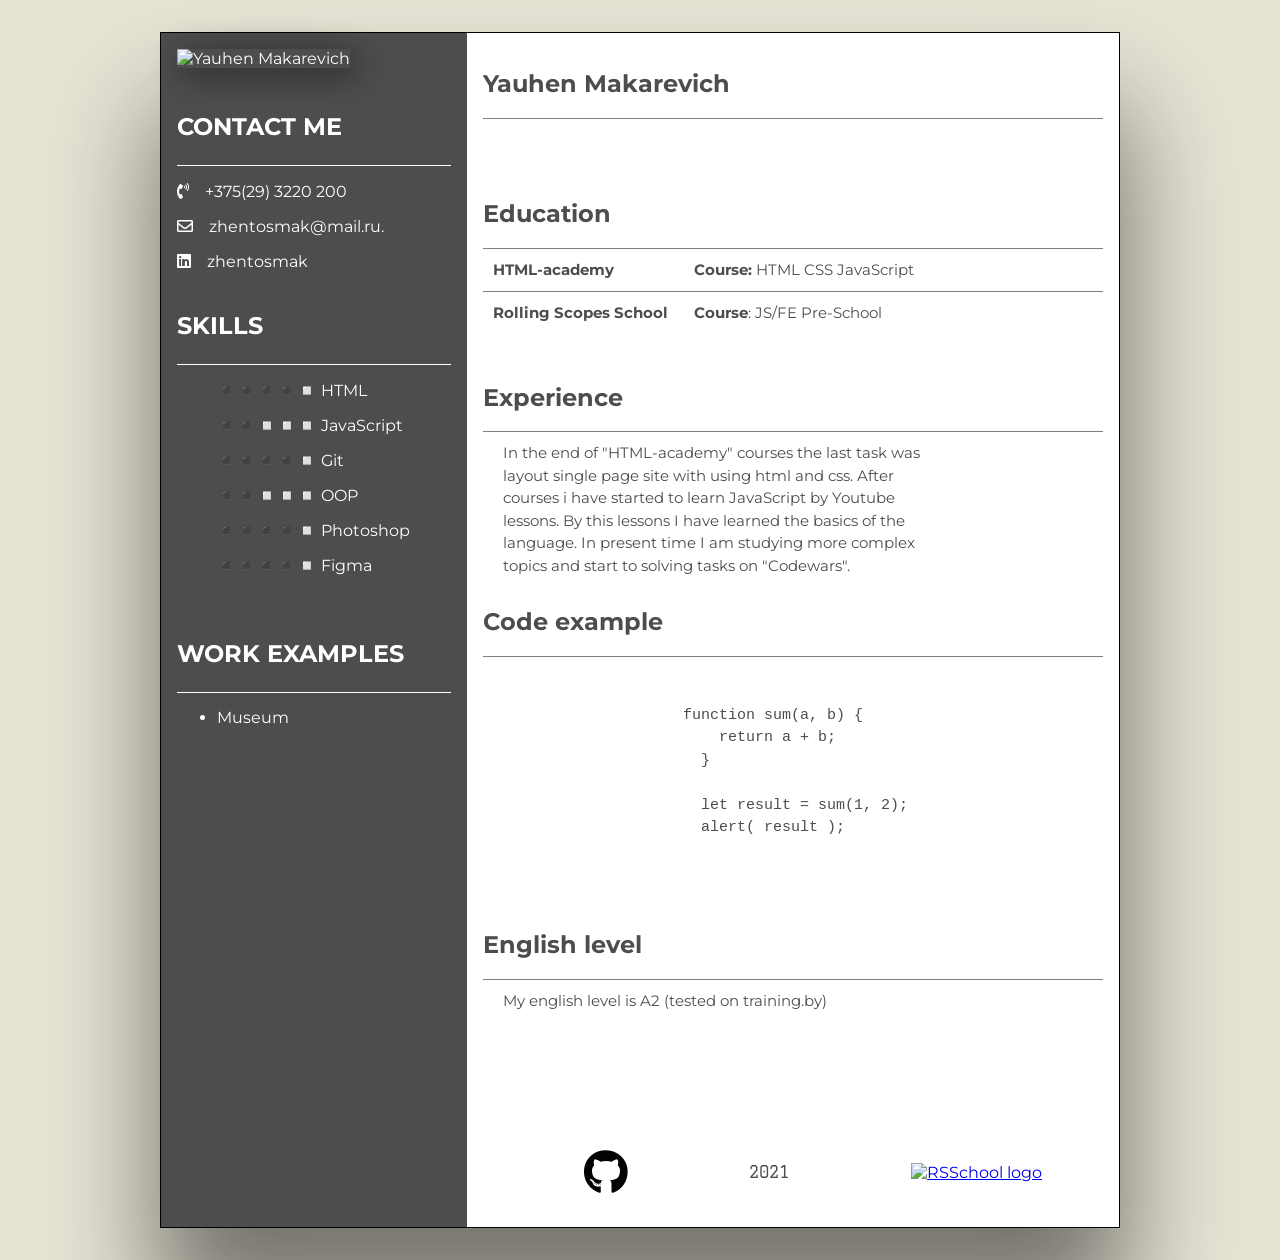
==== index.html @ f31aa003 "fix: implement correct loading data from css-style" ====
<!DOCTYPE html>
<html lang="en">
<head>
    <meta charset="UTF-8"/>
    <meta name="viewport" content="width=device-width, initial-scale=1.0"/>
    <link rel="preconnect" href="https://fonts.googleapis.com">
    <link rel="preconnect" href="https://fonts.gstatic.com" crossorigin>
    <link href="https://fonts.googleapis.com/css2?family=Graduate&display=swap" rel="stylesheet">
    <link
            rel="stylesheet"
            href="https://cdnjs.cloudflare.com/ajax/libs/normalize/8.0.1/normalize.min.css"
    />
    <link
            href="https://fonts.googleapis.com/css2?family=Montserrat:ital,wght@0,100;0,200;0,300;0,400;0,500;0,600;0,700;0,800;0,900;1,100;1,200;1,300;1,400;1,500;1,600;1,700;1,800;1,900&display=swap"
            rel="stylesheet"
    />
    <link
            rel="stylesheet"
            href="https://use.fontawesome.com/releases/v5.6.1/css/all.css"
            integrity="sha384-gfdkjb5BdAXd+lj+gudLWI+BXq4IuLW5IT+brZEZsLFm++aCMlF1V92rMkPaX4PP"
            crossorigin="anonymous"
    />
    <link rel="preconnect" href="https://fonts.gstatic.com">
    <link href="https://fonts.googleapis.com/css2?family=Oswald&display=swap" rel="stylesheet">
    <link rel="stylesheet" href="style.css">
    <title>CV</title>
</head>
<body>
<main class="cv">
    <section class="about">
        <h2 class="cosmos">About</h2>
        <header class="header">
            <figure class="photo">
                <img src="assets/cv.jpg" alt="Yauhen Makarevich"/>
            </figure>
        </header>
        <article class="contacts">
            <h3 class="contacts__text">contact me</h3>
            <div class="underlined"></div>
            <ul class="phone">
                <li class="phone__icon"><i class="fas fa-phone-volume"></i></li>
                <li class="phone_number">+375(29) 3220 200</li>
            </ul>
            <ul class="skype">
                <li class="skype__icon"><i class="far fa-envelope"></i></li>
                <li class="skype__nik">zhentosmak@mail.ru.</li>
            </ul>

            <ul class="linkedin">
                <li class="linkedIn__icon"><i class="fab fa-linkedin"></i></li>
                <li class="linkedIn__link">
                    <a id="link" href="https://linkedin.com/in/yauhen-makarevich-94087b1b8/">
                        zhentosmak
                    </a>
                </li>
            </ul>
        </article>
        <article class="skills">
            <h3 class="contacts__text">skills</h3>
            <div class="underlined"></div>
            <ul class="skills_list">
                <li> ◾◾◾◾◽  HTML</li>
                <li>◾◾◽◽◽ JavaScript</li>
                <li>◾◾◾◾◽ Git</li>
                <li>◾◾◽◽◽ OOP</li>
                <li>◾◾◾◾◽ Photoshop</li>
                <li>◾◾◾◾◽ Figma</li>
            </ul>
            <div id="work-examples">
                <h3 class="contacts__text">work examples</h3>
                <div class="underlined"></div>
                <nav class="works">
                    <ul>
                        <li>
                            <a href="https://rolling-scopes-school.github.io/zhentosmak-JSFE2021Q3/museum-dom/">Museum</a>
                        </li>
                        
                    </ul>
                </nav>
            </div>
        </article>
        <div class="rss"></div>
    </section>
    <section class="about-me">
        <h1>Yauhen Makarevich</h1>
        
        <div class="underlined-grey"></div>
        <article class="education">
            <h2>Education</h2>
            <div class="description">
                <div class="description__item1">
                    
                    <div>
                        <span class="strong">HTML-academy</span>
                    </div>
                </div>
                <div class="description__item2">
                    <span class="strong">Course:</span> HTML CSS JavaScript 
                </div>
            </div>
            <div class="description">
                <div class="description__item1">
                   
                    <div>
                        <span class="strong">Rolling Scopes School</span>
                    </div>
                </div>
                <div class="description__item2">
                    <span class="strong">Course</span>:
                    JS/FE Pre-School
                </div>
            </div>
            
        </article>
        <article class="experience">
            <h2>Experience</h2>
            <div class="description">
                <div class="description__item2">
                    
                    In the end of "HTML-academy" courses the last task was layout single page site with using html and css. After courses i have started to learn JavaScript by Youtube lessons. By this lessons I have learned the basics of the language. In present time I am studying more complex topics and start to solving tasks on "Codewars".
                </div>
            </div>
            
            
        </article>
        <article class="Code example">
            <h2>Code example</h2>
            <div class="description">
                <div class="description__item2">
            <pre>
                <code>
                    function sum(a, b) {
                        return a + b;
                      }
                      
                      let result = sum(1, 2);
                      alert( result );
                    </code>
              </pre>
            </div>
        </div>
        </article>

        <article class="english">
            <h2>English level</h2>
            <div class="description">
                <div class="description__item2">
                    
                    
                    My english level is A2 (tested on training.by)
                </div>
            </div>

        </article>
        <footer class="footer">
            <nav class="footer__nav">
                <ul class="footer__nav__list">
                    <li class="git-link">
                        <a href="https://github.com/zhentosmak"> <i class="fab fa-github"></i></a>
                    </li>

                    <li class="year">
                        <span class="year-font">2021</span>
                    </li>
                        <li class="rs_s">
                    <a href="https://rs.school/js/">
                        <img src="https://rs.school/images/rs_school_js.svg" width="116" height="43" alt="RSSchool logo">
                      </a>         
                      </li>     
                </ul>
            </nav>
        </footer>
    </section>
</main>
</body>
---- style.css ----
* {
    box-sizing: border-box;
}
body {
    max-width: 1024px;
    min-width: 600px;
    margin: 0 auto;
    font-family: 'Montserrat', sans-serif;
    padding: 2rem;
    background-color: #e6e2d4;
}
.cv {
    max-width: 1024px;
    margin: auto;
    border: black solid 1px;
    display: flex;
    -webkit-box-shadow: 1px 81px 100px 5px rgba(0,0,0,0.49);
    -moz-box-shadow: 1px 81px 100px 5px rgba(0,0,0,0.49);
    box-shadow: 1px 81px 100px 5px rgba(0,0,0,0.49);
}
.header {
    margin-bottom: 20px;
}
.photo {
    width: 100%;
    margin: 0;
}
.photo img {
    width: 100%;
    -webkit-box-shadow: 5px 6px 32px 1px rgba(0,0,0,0.49);
    -moz-box-shadow: 5px 6px 32px 1px rgba(0,0,0,0.49);
    box-shadow: 5px 6px 32px 1px rgba(0,0,0,0.49);
}
.about {
    padding: 1rem;
    width: 35%;
    color: white;
    background-color: #4d4d4d;
    display: flex;
    flex-direction: column;
    justify-content: flex-start;
    align-items: stretch;
}
.cosmos {
    position: absolute;
    margin-top: -99999999px;
}
.contacts__text {
    text-transform: uppercase;
    font-size: 24px;
}
ul.phone,
ul.skype,
ul.linkedin li {
    list-style-type: none;
}
ul.phone,
ul.skype,
ul.linkedin {
    padding: 0;
}
.skills_list {
    margin-bottom: 4rem;
    list-style-type: none;
}
.skills_list li + li {
    
    margin-top: 1rem;
    list-style-type: none;
}
.underlined {
    width: 100%;
    height: .05rem;
    margin-top: 0.5rem;
    margin-bottom: 1rem;
    background-color: white;
}
.underlined-grey {
    width: 100%;
    height: .05rem;
    margin-top: 0.5rem;
    background-color: grey;
    margin-bottom: 5rem;
}
.about-me {
    padding: 1rem;
    width: 75%;
    color: #4d4d4d;
    background-color: white;
}
.phone, .skype, .linkedin {
    display: flex;
    margin-bottom: 1rem;
}
.phone__icon {
    margin-right: 1rem;
}
.phone__number, .skype__nik, .linkedIn__link {
    margin-left: 1rem;
}
.education {
    margin-bottom: 3rem;
}
.linkedIn__elem2 {
    margin-bottom: 2rem;
}
#link {
    text-decoration: none;
    color: white;
}
#link:hover {
    color: orange;
}
.works ul li + li {
    margin-top: 0.7rem;
}
.works ul li a {
    text-decoration: none;
    color: white;
}



.description {
    padding: 10px;
    display: flex;
    font-size: 15px;
    line-height: 1.5;
    border-top: solid grey 1px;
}
.description__item1 {
    width: 35%;
}
.description__item2 {
    padding-left: 10px;
    width: 75%;
}
.referencies {
    line-height: 1.5;
}
.referencies h2 {
    margin: 0;
}
.referencies p {
    font-size: 15px;
}
.strong {
    font-weight: bold;
}
.footer__nav__list {
    margin-top: 8rem;
    display: flex;
    flex-direction: row;
    justify-content: space-around;
    align-items: center;
}
.footer__nav__list li {
    list-style-type: none;;
}
.footer__nav__list li a i.fab  {
    color: rgb(3, 2, 0);
    font-size: 45px;
}
.footer__nav__list li a i.fab:hover {
    color:rgb(226, 89, 26)
}

.year-font {
    font-family: 'Graduate', cursive};
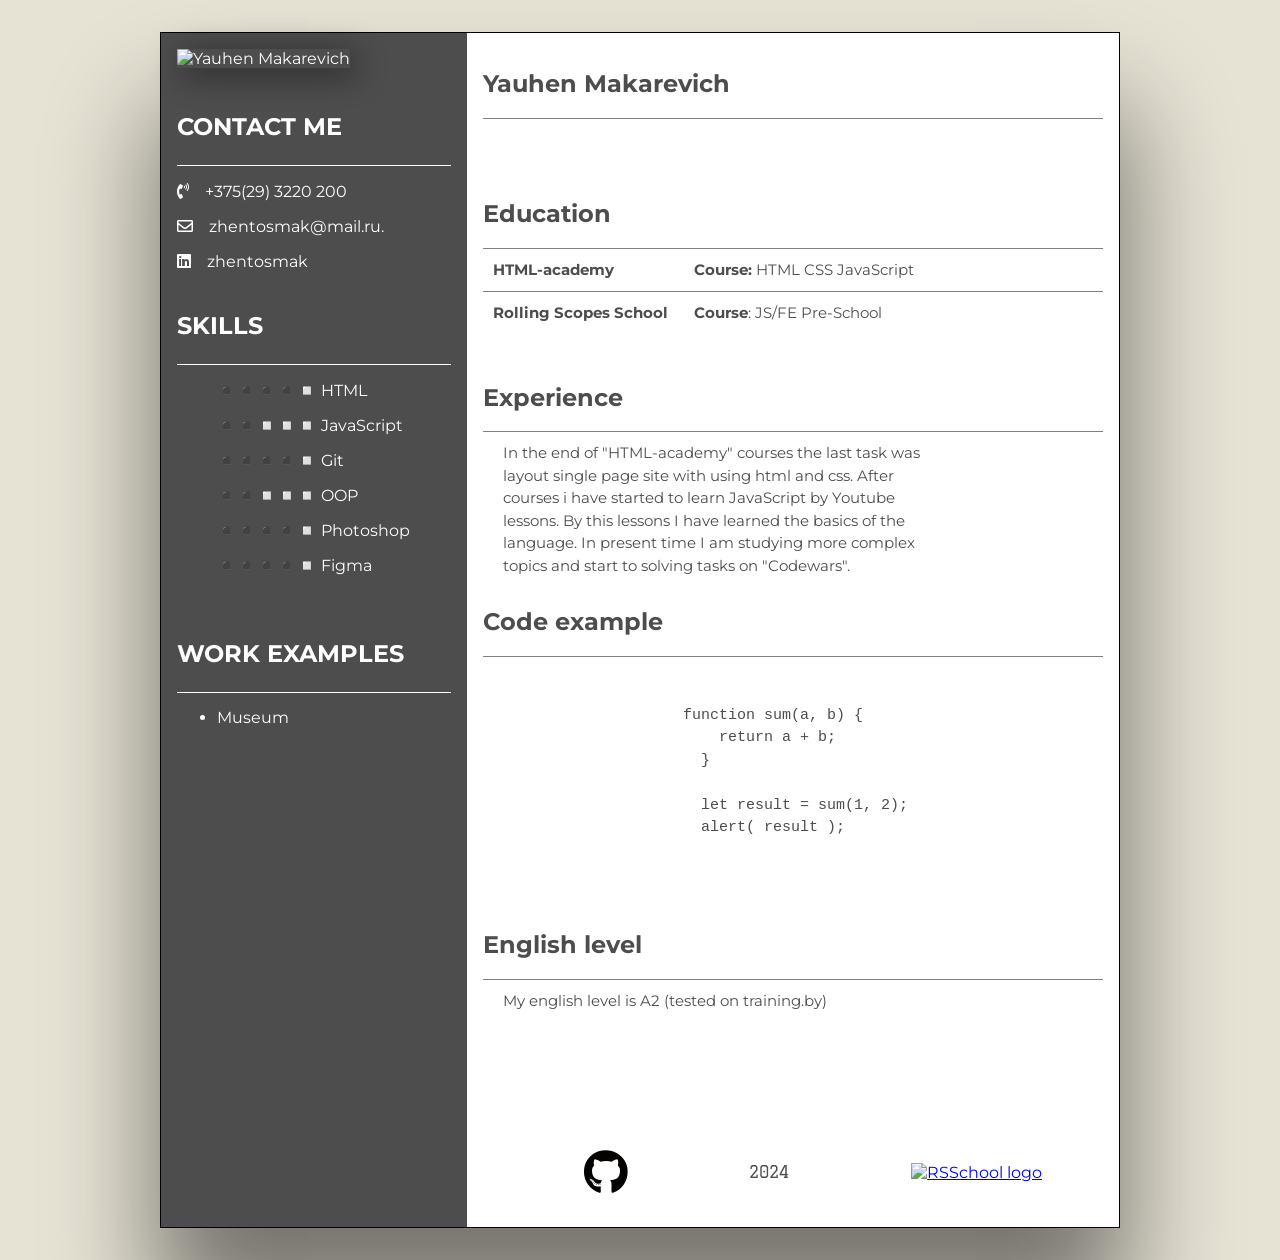
==== commit 60848980: "fix: apply rules to validator and correct actualu information" ====
--- a/index.html
+++ b/index.html
@@ -1,25 +1,14 @@
 <!DOCTYPE html>
 <html lang="en">
 <head>
-    <meta charset="UTF-8"/>
-    <meta name="viewport" content="width=device-width, initial-scale=1.0"/>
+    <meta charset="UTF-8">
+    <meta name="viewport" content="width=device-width, initial-scale=1.0">
     <link rel="preconnect" href="https://fonts.googleapis.com">
     <link rel="preconnect" href="https://fonts.gstatic.com" crossorigin>
     <link href="https://fonts.googleapis.com/css2?family=Graduate&display=swap" rel="stylesheet">
-    <link
-            rel="stylesheet"
-            href="https://cdnjs.cloudflare.com/ajax/libs/normalize/8.0.1/normalize.min.css"
-    />
-    <link
-            href="https://fonts.googleapis.com/css2?family=Montserrat:ital,wght@0,100;0,200;0,300;0,400;0,500;0,600;0,700;0,800;0,900;1,100;1,200;1,300;1,400;1,500;1,600;1,700;1,800;1,900&display=swap"
-            rel="stylesheet"
-    />
-    <link
-            rel="stylesheet"
-            href="https://use.fontawesome.com/releases/v5.6.1/css/all.css"
-            integrity="sha384-gfdkjb5BdAXd+lj+gudLWI+BXq4IuLW5IT+brZEZsLFm++aCMlF1V92rMkPaX4PP"
-            crossorigin="anonymous"
-    />
+    <link rel="stylesheet" href="https://cdnjs.cloudflare.com/ajax/libs/normalize/8.0.1/normalize.min.css">
+    <link href="https://fonts.googleapis.com/css2?family=Montserrat:ital,wght@0,100;0,200;0,300;0,400;0,500;0,600;0,700;0,800;0,900;1,100;1,200;1,300;1,400;1,500;1,600;1,700;1,800;1,900&display=swap" rel="stylesheet">
+    <link rel="stylesheet" href="https://use.fontawesome.com/releases/v5.6.1/css/all.css" integrity="sha384-gfdkjb5BdAXd+lj+gudLWI+BXq4IuLW5IT+brZEZsLFm++aCMlF1V92rMkPaX4PP" crossorigin="anonymous">
     <link rel="preconnect" href="https://fonts.gstatic.com">
     <link href="https://fonts.googleapis.com/css2?family=Oswald&display=swap" rel="stylesheet">
     <link rel="stylesheet" href="style.css">
@@ -31,7 +20,7 @@
         <h2 class="cosmos">About</h2>
         <header class="header">
             <figure class="photo">
-                <img src="assets/cv.jpg" alt="Yauhen Makarevich"/>
+                <img src="assets/cv.jpg" alt="Yauhen Makarevich">
             </figure>
         </header>
         <article class="contacts">
@@ -160,7 +149,7 @@
                     </li>
 
                     <li class="year">
-                        <span class="year-font">2021</span>
+                        <span class="year-font">2024</span>
                     </li>
                         <li class="rs_s">
                     <a href="https://rs.school/js/">
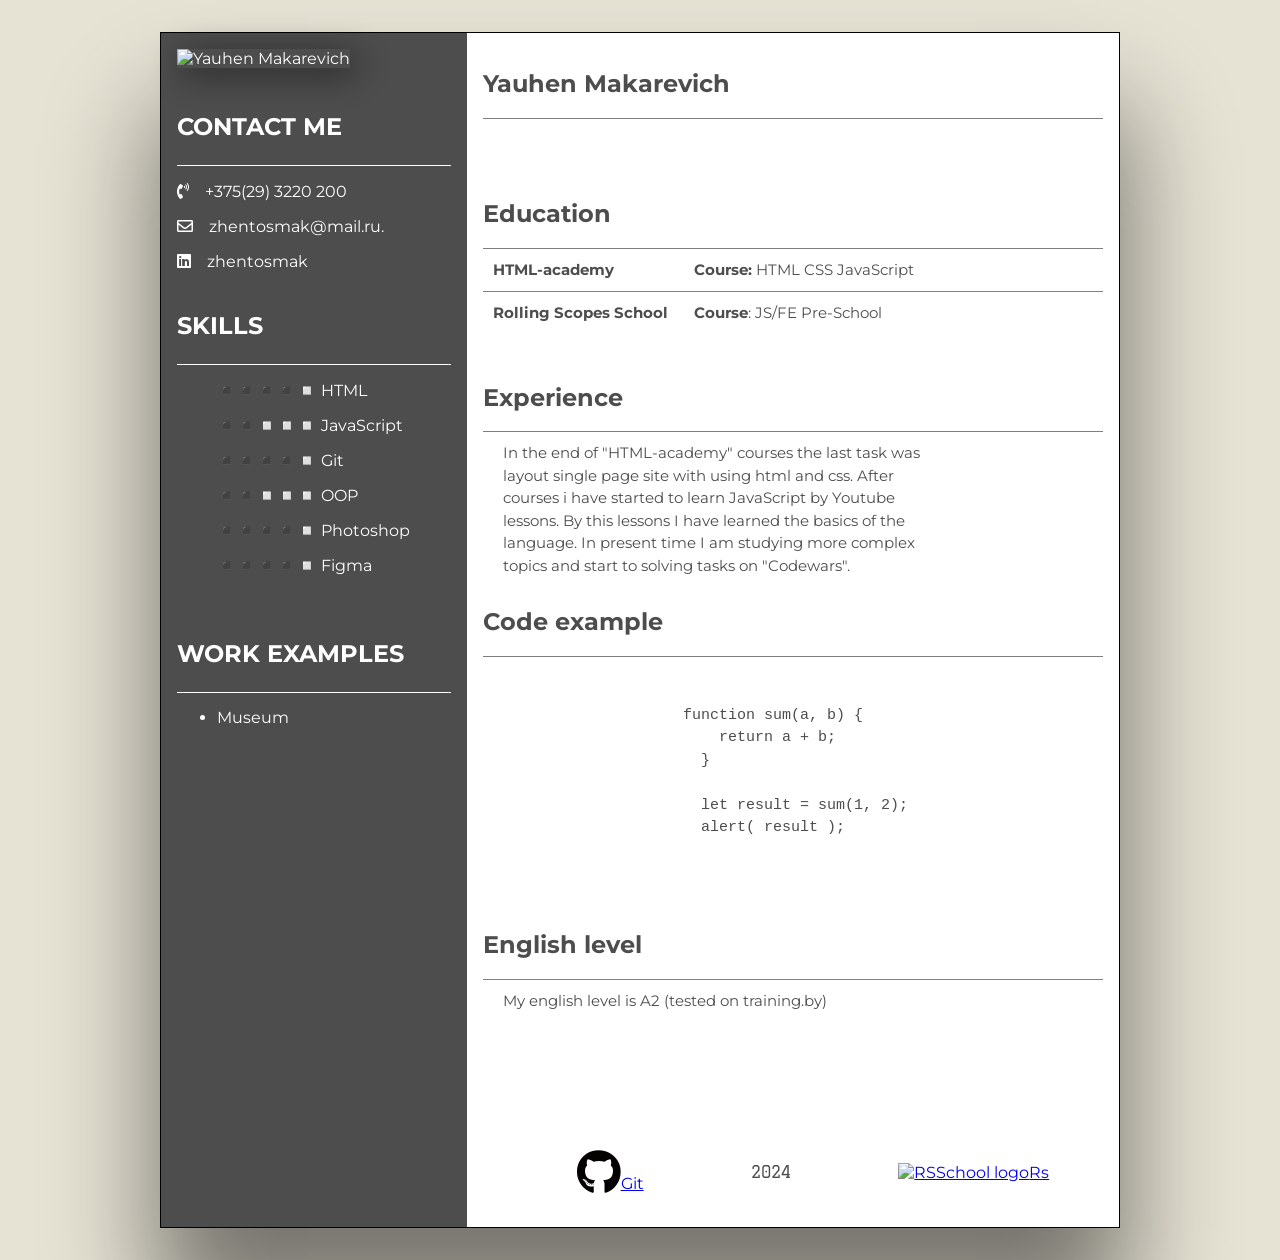
==== commit e21309b6: "fix: apply rules to html" ====
--- a/index.html
+++ b/index.html
@@ -1,5 +1,6 @@
 <!DOCTYPE html>
 <html lang="en">
+
 <head>
     <meta charset="UTF-8">
     <meta name="viewport" content="width=device-width, initial-scale=1.0">
@@ -7,158 +8,157 @@
     <link rel="preconnect" href="https://fonts.gstatic.com" crossorigin>
     <link href="https://fonts.googleapis.com/css2?family=Graduate&display=swap" rel="stylesheet">
     <link rel="stylesheet" href="https://cdnjs.cloudflare.com/ajax/libs/normalize/8.0.1/normalize.min.css">
-    <link href="https://fonts.googleapis.com/css2?family=Montserrat:ital,wght@0,100;0,200;0,300;0,400;0,500;0,600;0,700;0,800;0,900;1,100;1,200;1,300;1,400;1,500;1,600;1,700;1,800;1,900&display=swap" rel="stylesheet">
-    <link rel="stylesheet" href="https://use.fontawesome.com/releases/v5.6.1/css/all.css" integrity="sha384-gfdkjb5BdAXd+lj+gudLWI+BXq4IuLW5IT+brZEZsLFm++aCMlF1V92rMkPaX4PP" crossorigin="anonymous">
+    <link
+        href="https://fonts.googleapis.com/css2?family=Montserrat:ital,wght@0,100;0,200;0,300;0,400;0,500;0,600;0,700;0,800;0,900;1,100;1,200;1,300;1,400;1,500;1,600;1,700;1,800;1,900&display=swap"
+        rel="stylesheet">
+    <link rel="stylesheet" href="https://use.fontawesome.com/releases/v5.6.1/css/all.css"
+        integrity="sha384-gfdkjb5BdAXd+lj+gudLWI+BXq4IuLW5IT+brZEZsLFm++aCMlF1V92rMkPaX4PP" crossorigin="anonymous">
     <link rel="preconnect" href="https://fonts.gstatic.com">
     <link href="https://fonts.googleapis.com/css2?family=Oswald&display=swap" rel="stylesheet">
     <link rel="stylesheet" href="style.css">
     <title>CV</title>
 </head>
+
 <body>
-<main class="cv">
-    <section class="about">
-        <h2 class="cosmos">About</h2>
-        <header class="header">
-            <figure class="photo">
-                <img src="assets/cv.jpg" alt="Yauhen Makarevich">
-            </figure>
-        </header>
-        <article class="contacts">
-            <h3 class="contacts__text">contact me</h3>
-            <div class="underlined"></div>
-            <ul class="phone">
-                <li class="phone__icon"><i class="fas fa-phone-volume"></i></li>
-                <li class="phone_number">+375(29) 3220 200</li>
-            </ul>
-            <ul class="skype">
-                <li class="skype__icon"><i class="far fa-envelope"></i></li>
-                <li class="skype__nik">zhentosmak@mail.ru.</li>
-            </ul>
+    <main class="cv">
+        <section class="about">
+            <h2 class="cosmos">About</h2>
+            <header class="header">
+                <figure class="photo">
+                    <img src="assets/cv.jpg" alt="Yauhen Makarevich">
+                </figure>
+            </header>
+            <article class="contacts">
+                <h3 class="contacts__text">contact me</h3>
+                <div class="underlined"></div>
+                <ul class="phone">
+                    <li class="phone__icon"><i class="fas fa-phone-volume"></i></li>
+                    <li class="phone_number">+375(29) 3220 200</li>
+                </ul>
+                <ul class="skype">
+                    <li class="skype__icon"><i class="far fa-envelope"></i></li>
+                    <li class="skype__nik">zhentosmak@mail.ru.</li>
+                </ul>
 
-            <ul class="linkedin">
-                <li class="linkedIn__icon"><i class="fab fa-linkedin"></i></li>
-                <li class="linkedIn__link">
-                    <a id="link" href="https://linkedin.com/in/yauhen-makarevich-94087b1b8/">
-                        zhentosmak
-                    </a>
-                </li>
-            </ul>
-        </article>
-        <article class="skills">
-            <h3 class="contacts__text">skills</h3>
-            <div class="underlined"></div>
-            <ul class="skills_list">
-                <li> ◾◾◾◾◽  HTML</li>
-                <li>◾◾◽◽◽ JavaScript</li>
-                <li>◾◾◾◾◽ Git</li>
-                <li>◾◾◽◽◽ OOP</li>
-                <li>◾◾◾◾◽ Photoshop</li>
-                <li>◾◾◾◾◽ Figma</li>
-            </ul>
-            <div id="work-examples">
-                <h3 class="contacts__text">work examples</h3>
+                <ul class="linkedin">
+                    <li class="linkedIn__icon"><i class="fab fa-linkedin"></i></li>
+                    <li class="linkedIn__link">
+                        <a id="link" href="https://linkedin.com/in/yauhen-makarevich-94087b1b8/">
+                            zhentosmak
+                        </a>
+                    </li>
+                </ul>
+            </article>
+            <article class="skills">
+                <h3 class="contacts__text">skills</h3>
                 <div class="underlined"></div>
-                <nav class="works">
-                    <ul>
-                        <li>
-                            <a href="https://rolling-scopes-school.github.io/zhentosmak-JSFE2021Q3/museum-dom/">Museum</a>
-                        </li>
-                        
-                    </ul>
-                </nav>
-            </div>
-        </article>
-        <div class="rss"></div>
-    </section>
-    <section class="about-me">
-        <h1>Yauhen Makarevich</h1>
-        
-        <div class="underlined-grey"></div>
-        <article class="education">
-            <h2>Education</h2>
-            <div class="description">
-                <div class="description__item1">
-                    
-                    <div>
-                        <span class="strong">HTML-academy</span>
+                <ul class="skills_list">
+                    <li> ◾◾◾◾◽ HTML</li>
+                    <li>◾◾◽◽◽ JavaScript</li>
+                    <li>◾◾◾◾◽ Git</li>
+                    <li>◾◾◽◽◽ OOP</li>
+                    <li>◾◾◾◾◽ Photoshop</li>
+                    <li>◾◾◾◾◽ Figma</li>
+                </ul>
+                <div id="work-examples">
+                    <h3 class="contacts__text">work examples</h3>
+                    <div class="underlined"></div>
+                    <nav class="works">
+                        <ul>
+                            <li>
+                                <a href="https://rolling-scopes-school.github.io/zhentosmak-JSFE2021Q3/museum-dom/">Museum</a>
+                            </li>
+                        </ul>
+                    </nav>
+                </div>
+            </article>
+            <div class="rss"></div>
+        </section>
+        <section class="about-me">
+            <h1>Yauhen Makarevich</h1>
+            <div class="underlined-grey"></div>
+            <article class="education">
+                <h2>Education</h2>
+                <div class="description">
+                    <div class="description__item1">
+                        <div>
+                            <span class="strong">HTML-academy</span>
+                        </div>
+                    </div>
+                    <div class="description__item2">
+                        <span class="strong">Course:</span> HTML CSS JavaScript
                     </div>
                 </div>
-                <div class="description__item2">
-                    <span class="strong">Course:</span> HTML CSS JavaScript 
-                </div>
-            </div>
-            <div class="description">
-                <div class="description__item1">
-                   
-                    <div>
-                        <span class="strong">Rolling Scopes School</span>
+                <div class="description">
+                    <div class="description__item1">
+
+                        <div>
+                            <span class="strong">Rolling Scopes School</span>
+                        </div>
+                    </div>
+                    <div class="description__item2">
+                        <span class="strong">Course</span>:
+                        JS/FE Pre-School
                     </div>
                 </div>
-                <div class="description__item2">
-                    <span class="strong">Course</span>:
-                    JS/FE Pre-School
+            </article>
+            <article class="experience">
+                <h2>Experience</h2>
+                <div class="description">
+                    <div class="description__item2">
+
+                        In the end of "HTML-academy" courses the last task was layout single page site with using html
+                        and css. After courses i have started to learn JavaScript by Youtube lessons. By this lessons I
+                        have learned the basics of the language. In present time I am studying more complex topics and
+                        start to solving tasks on "Codewars".
+                    </div>
                 </div>
-            </div>
-            
-        </article>
-        <article class="experience">
-            <h2>Experience</h2>
-            <div class="description">
-                <div class="description__item2">
-                    
-                    In the end of "HTML-academy" courses the last task was layout single page site with using html and css. After courses i have started to learn JavaScript by Youtube lessons. By this lessons I have learned the basics of the language. In present time I am studying more complex topics and start to solving tasks on "Codewars".
-                </div>
-            </div>
-            
-            
-        </article>
-        <article class="Code example">
-            <h2>Code example</h2>
-            <div class="description">
-                <div class="description__item2">
-            <pre>
+            </article>
+            <article class="Code example">
+                <h2>Code example</h2>
+                <div class="description">
+                    <div class="description__item2">
+                        <pre>
                 <code>
                     function sum(a, b) {
                         return a + b;
                       }
-                      
+
                       let result = sum(1, 2);
                       alert( result );
                     </code>
               </pre>
-            </div>
-        </div>
-        </article>
+                    </div>
+                </div>
+            </article>
+            <article class="english">
+                <h2>English level</h2>
+                <div class="description">
+                    <div class="description__item2">
+                        My english level is A2 (tested on training.by)
+                    </div>
+                </div>
+            </article>
+            <footer class="footer">
+                <nav class="footer__nav">
+                    <ul class="footer__nav__list">
+                        <li class="git-link">
+                            <a href="https://github.com/yauhenmakarevich"> <i class="fab fa-github"></i>Git</a>
+                        </li>
 
-        <article class="english">
-            <h2>English level</h2>
-            <div class="description">
-                <div class="description__item2">
-                    
-                    
-                    My english level is A2 (tested on training.by)
-                </div>
-            </div>
-
-        </article>
-        <footer class="footer">
-            <nav class="footer__nav">
-                <ul class="footer__nav__list">
-                    <li class="git-link">
-                        <a href="https://github.com/zhentosmak"> <i class="fab fa-github"></i></a>
-                    </li>
-
-                    <li class="year">
-                        <span class="year-font">2024</span>
-                    </li>
+                        <li class="year">
+                            <span class="year-font">2024</span>
+                        </li>
                         <li class="rs_s">
-                    <a href="https://rs.school/js/">
-                        <img src="https://rs.school/images/rs_school_js.svg" width="116" height="43" alt="RSSchool logo">
-                      </a>         
-                      </li>     
-                </ul>
-            </nav>
-        </footer>
-    </section>
-</main>
-</body>+                            <a href="https://rs.school/js/">
+                                <img src="https://rs.school/images/rs_school_js.svg" width="116" height="43"
+                                    alt="RSSchool logo">Rs
+                            </a>
+                        </li>
+                    </ul>
+                </nav>
+            </footer>
+        </section>
+    </main>
+</body>
+</html>
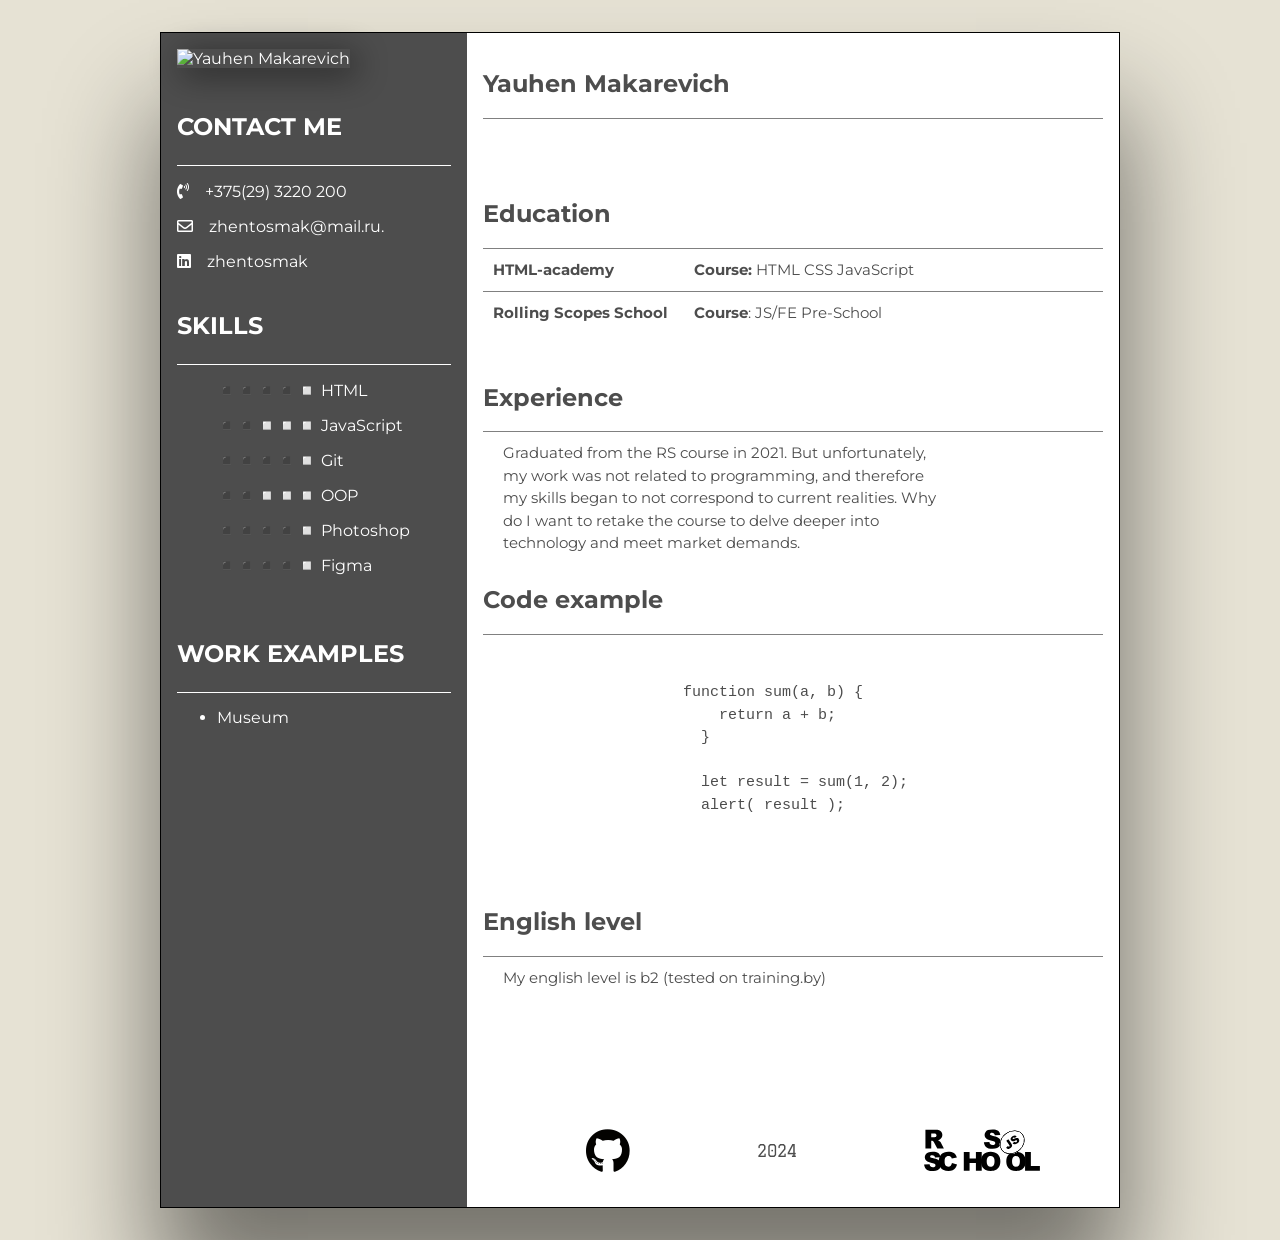
==== commit eaa24c72: "feat: add current information" ====
--- a/index.html
+++ b/index.html
@@ -1,6 +1,5 @@
 <!DOCTYPE html>
 <html lang="en">
-
 <head>
     <meta charset="UTF-8">
     <meta name="viewport" content="width=device-width, initial-scale=1.0">
@@ -8,17 +7,13 @@
     <link rel="preconnect" href="https://fonts.gstatic.com" crossorigin>
     <link href="https://fonts.googleapis.com/css2?family=Graduate&display=swap" rel="stylesheet">
     <link rel="stylesheet" href="https://cdnjs.cloudflare.com/ajax/libs/normalize/8.0.1/normalize.min.css">
-    <link
-        href="https://fonts.googleapis.com/css2?family=Montserrat:ital,wght@0,100;0,200;0,300;0,400;0,500;0,600;0,700;0,800;0,900;1,100;1,200;1,300;1,400;1,500;1,600;1,700;1,800;1,900&display=swap"
-        rel="stylesheet">
-    <link rel="stylesheet" href="https://use.fontawesome.com/releases/v5.6.1/css/all.css"
-        integrity="sha384-gfdkjb5BdAXd+lj+gudLWI+BXq4IuLW5IT+brZEZsLFm++aCMlF1V92rMkPaX4PP" crossorigin="anonymous">
+    <link href="https://fonts.googleapis.com/css2?family=Montserrat:ital,wght@0,100;0,200;0,300;0,400;0,500;0,600;0,700;0,800;0,900;1,100;1,200;1,300;1,400;1,500;1,600;1,700;1,800;1,900&display=swap" rel="stylesheet">
+    <link rel="stylesheet" href="https://use.fontawesome.com/releases/v5.6.1/css/all.css" integrity="sha384-gfdkjb5BdAXd+lj+gudLWI+BXq4IuLW5IT+brZEZsLFm++aCMlF1V92rMkPaX4PP" crossorigin="anonymous">
     <link rel="preconnect" href="https://fonts.gstatic.com">
     <link href="https://fonts.googleapis.com/css2?family=Oswald&display=swap" rel="stylesheet">
     <link rel="stylesheet" href="style.css">
     <title>CV</title>
 </head>
-
 <body>
     <main class="cv">
         <section class="about">
@@ -39,13 +34,10 @@
                     <li class="skype__icon"><i class="far fa-envelope"></i></li>
                     <li class="skype__nik">zhentosmak@mail.ru.</li>
                 </ul>
-
                 <ul class="linkedin">
                     <li class="linkedIn__icon"><i class="fab fa-linkedin"></i></li>
                     <li class="linkedIn__link">
-                        <a id="link" href="https://linkedin.com/in/yauhen-makarevich-94087b1b8/">
-                            zhentosmak
-                        </a>
+                        <a id="link" href="https://linkedin.com/in/yauhen-makarevich-94087b1b8/">zhentosmak</a>
                     </li>
                 </ul>
             </article>
@@ -65,9 +57,7 @@
                     <div class="underlined"></div>
                     <nav class="works">
                         <ul>
-                            <li>
-                                <a href="https://rolling-scopes-school.github.io/zhentosmak-JSFE2021Q3/museum-dom/">Museum</a>
-                            </li>
+                            <li><a href="https://rolling-scopes-school.github.io/zhentosmak-JSFE2021Q3/museum-dom/">Museum</a> </li>
                         </ul>
                     </nav>
                 </div>
@@ -91,7 +81,6 @@
                 </div>
                 <div class="description">
                     <div class="description__item1">
-
                         <div>
                             <span class="strong">Rolling Scopes School</span>
                         </div>
@@ -105,12 +94,8 @@
             <article class="experience">
                 <h2>Experience</h2>
                 <div class="description">
-                    <div class="description__item2">
+                    <div class="description__item2">Graduated from the RS course in 2021. But unfortunately, my work was not related to programming, and therefore my skills began to not correspond to current realities. Why do I want to retake the course to delve deeper into technology and meet market demands.
 
-                        In the end of "HTML-academy" courses the last task was layout single page site with using html
-                        and css. After courses i have started to learn JavaScript by Youtube lessons. By this lessons I
-                        have learned the basics of the language. In present time I am studying more complex topics and
-                        start to solving tasks on "Codewars".
                     </div>
                 </div>
             </article>
@@ -135,7 +120,7 @@
                 <h2>English level</h2>
                 <div class="description">
                     <div class="description__item2">
-                        My english level is A2 (tested on training.by)
+                        My english level is b2 (tested on training.by)
                     </div>
                 </div>
             </article>
@@ -143,16 +128,15 @@
                 <nav class="footer__nav">
                     <ul class="footer__nav__list">
                         <li class="git-link">
-                            <a href="https://github.com/yauhenmakarevich"> <i class="fab fa-github"></i>Git</a>
+                            <a href="https://github.com/zhentosmak"><i class="fab fa-github"></i></a>
                         </li>
-
                         <li class="year">
                             <span class="year-font">2024</span>
                         </li>
                         <li class="rs_s">
-                            <a href="https://rs.school/js/">
-                                <img src="https://rs.school/images/rs_school_js.svg" width="116" height="43"
-                                    alt="RSSchool logo">Rs
+                            <a href="https://rs.school/courses/javascript-ru">
+                                <img src="./assets/rsschool-logo.svg" width="116" height="43"
+                                    alt="RSSchool logo">
                             </a>
                         </li>
                     </ul>
